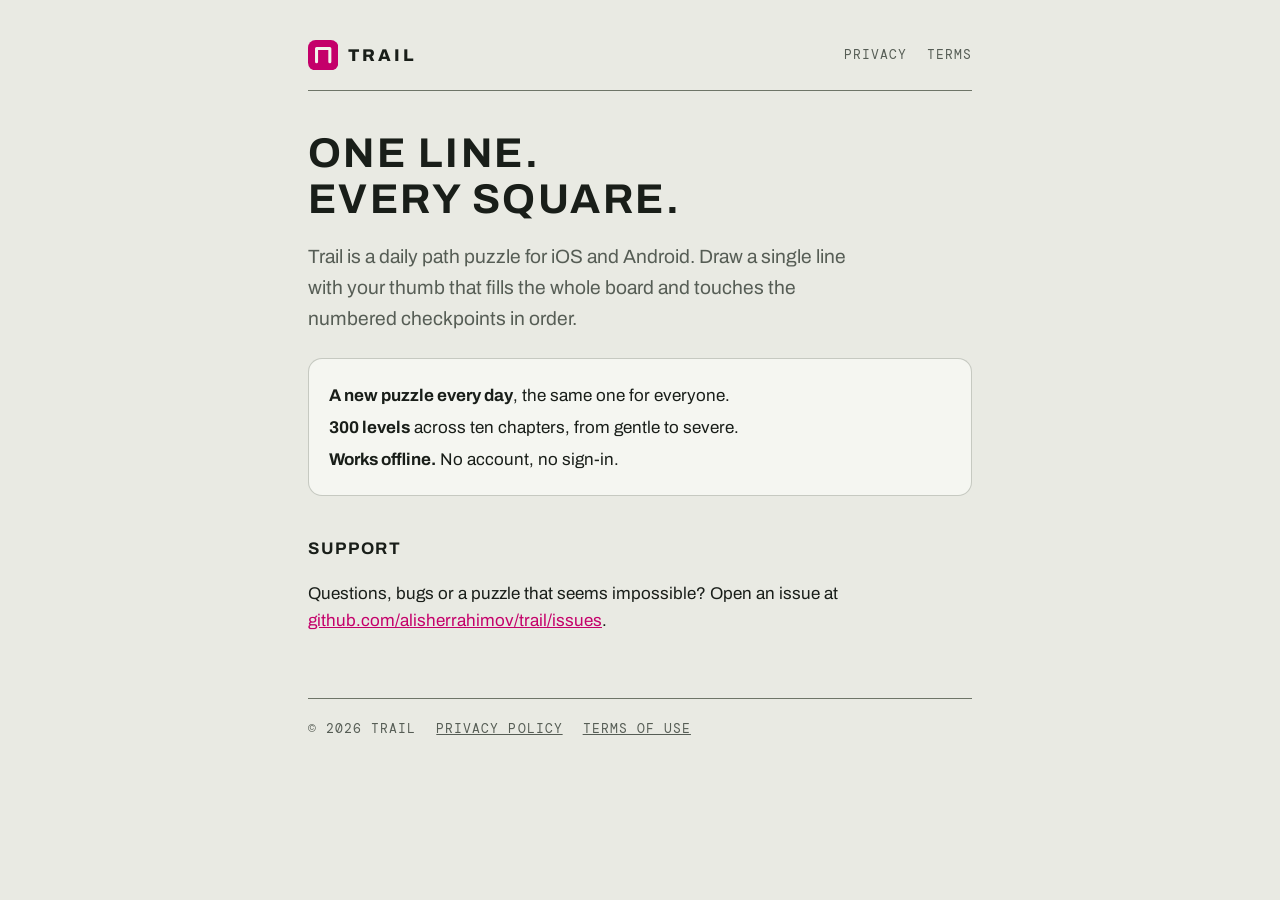
==== index.html @ 0a6c613b "Trail website: privacy policy and terms of use Co-Authored-By: Claude Opus 5.5 <noreply@anthropic.co" ====
<!doctype html>
<html lang="en">
<head>
  <meta charset="utf-8">
  <meta name="viewport" content="width=device-width, initial-scale=1">
  <title>Trail — a daily path puzzle</title>
  <meta name="description" content="One line, drawn with your thumb, that fills every square and touches the checkpoints in order.">
  <link rel="preconnect" href="https://fonts.googleapis.com">
  <link rel="preconnect" href="https://fonts.gstatic.com" crossorigin>
  <link href="https://fonts.googleapis.com/css2?family=Archivo:wght@400;700;800&family=DM+Mono&display=swap" rel="stylesheet">
  <link rel="stylesheet" href="style.css">
</head>
<body>
  <div class="wrap">
    <header>
      <a class="mark" href="./">
        <svg viewBox="0 0 32 32" aria-hidden="true"><rect width="32" height="32" rx="8" fill="currentColor" style="color:var(--accent)"/><path d="M9 23 L9 9 L23 9 L23 23" fill="none" stroke="#F2F3EC" stroke-width="3.2" stroke-linecap="round" stroke-linejoin="round"/></svg>
        Trail
      </a>
      <nav>
        <a href="privacy.html">Privacy</a>
        <a href="terms.html">Terms</a>
      </nav>
    </header>

    <h1>One line.<br>Every square.</h1>
    <p class="lede">Trail is a daily path puzzle for iOS and Android. Draw a single line with
      your thumb that fills the whole board and touches the numbered checkpoints in order.</p>

    <div class="card">
      <p><strong>A new puzzle every day</strong>, the same one for everyone.</p>
      <p><strong>300 levels</strong> across ten chapters, from gentle to severe.</p>
      <p><strong>Works offline.</strong> No account, no sign-in.</p>
    </div>

    <h2>Support</h2>
    <p>Questions, bugs or a puzzle that seems impossible? Open an issue at
      <a href="https://github.com/alisherrahimov/trail/issues">github.com/alisherrahimov/trail/issues</a>.</p>

    <footer class="mono">
      <span>© 2026 Trail</span>
      <a href="privacy.html">Privacy Policy</a>
      <a href="terms.html">Terms of Use</a>
    </footer>
  </div>
</body>
</html>
---- style.css ----
/* Trail — public pages. Tokens mirror src/theme/tokens.ts (README §8). */
:root {
  --ground: #E9EAE3;
  --surface: #F5F6F1;
  --ink: #191E19;
  --ink-muted: #565D55;
  --accent: #C4006A;
  --fence: #6E7568;
  color-scheme: light;
}
@media (prefers-color-scheme: dark) {
  :root {
    --ground: #12160F;
    --surface: #1B2019;
    --ink: #E7EBE1;
    --ink-muted: #A3AB9D;
    --accent: #FF4D9E;
    --fence: #8A9280;
    color-scheme: dark;
  }
}

* { box-sizing: border-box; }

body {
  margin: 0;
  background: var(--ground);
  color: var(--ink);
  font: 17px/1.6 "Archivo", system-ui, -apple-system, "Segoe UI", sans-serif;
  -webkit-text-size-adjust: 100%;
}

.wrap {
  max-width: 44rem;
  margin: 0 auto;
  padding: 2.5rem 1.25rem 4rem;
}

header {
  display: flex;
  align-items: center;
  justify-content: space-between;
  gap: 1rem;
  flex-wrap: wrap;
  padding-bottom: 1.25rem;
  border-bottom: 1px solid var(--fence);
  margin-bottom: 2.5rem;
}

.mark {
  display: flex;
  align-items: center;
  gap: 0.6rem;
  color: var(--ink);
  text-decoration: none;
  font-weight: 800;
  letter-spacing: 0.18em;
  text-transform: uppercase;
}
.mark svg { width: 1.9rem; height: 1.9rem; flex: none; }

nav { display: flex; gap: 1.25rem; }
nav a, .mono {
  font-family: "DM Mono", ui-monospace, "SF Mono", Menlo, monospace;
  font-size: 0.8rem;
  letter-spacing: 0.08em;
  text-transform: uppercase;
}
nav a { color: var(--ink-muted); text-decoration: none; }
nav a:hover, nav a[aria-current] { color: var(--accent); }

h1 {
  font-size: clamp(1.9rem, 6vw, 2.6rem);
  line-height: 1.1;
  letter-spacing: 0.06em;
  text-transform: uppercase;
  margin: 0 0 0.5rem;
}
h2 {
  font-size: 1.05rem;
  letter-spacing: 0.1em;
  text-transform: uppercase;
  margin: 2.5rem 0 0.5rem;
}
.updated { color: var(--ink-muted); margin: 0 0 2rem; }

p, li { color: var(--ink); }
ul { padding-left: 1.2rem; }
li { margin: 0.35rem 0; }
a { color: var(--accent); }
strong { font-weight: 700; }

.lede { font-size: 1.2rem; color: var(--ink-muted); max-width: 34rem; }

.card {
  background: var(--surface);
  border: 1px solid color-mix(in srgb, var(--fence) 35%, transparent);
  border-radius: 14px;
  padding: 1.1rem 1.25rem;
  margin: 1.5rem 0;
}
.card p { margin: 0.3rem 0; }

footer {
  margin-top: 4rem;
  padding-top: 1.25rem;
  border-top: 1px solid var(--fence);
  color: var(--ink-muted);
  display: flex;
  gap: 1.25rem;
  flex-wrap: wrap;
}
footer a { color: var(--ink-muted); }
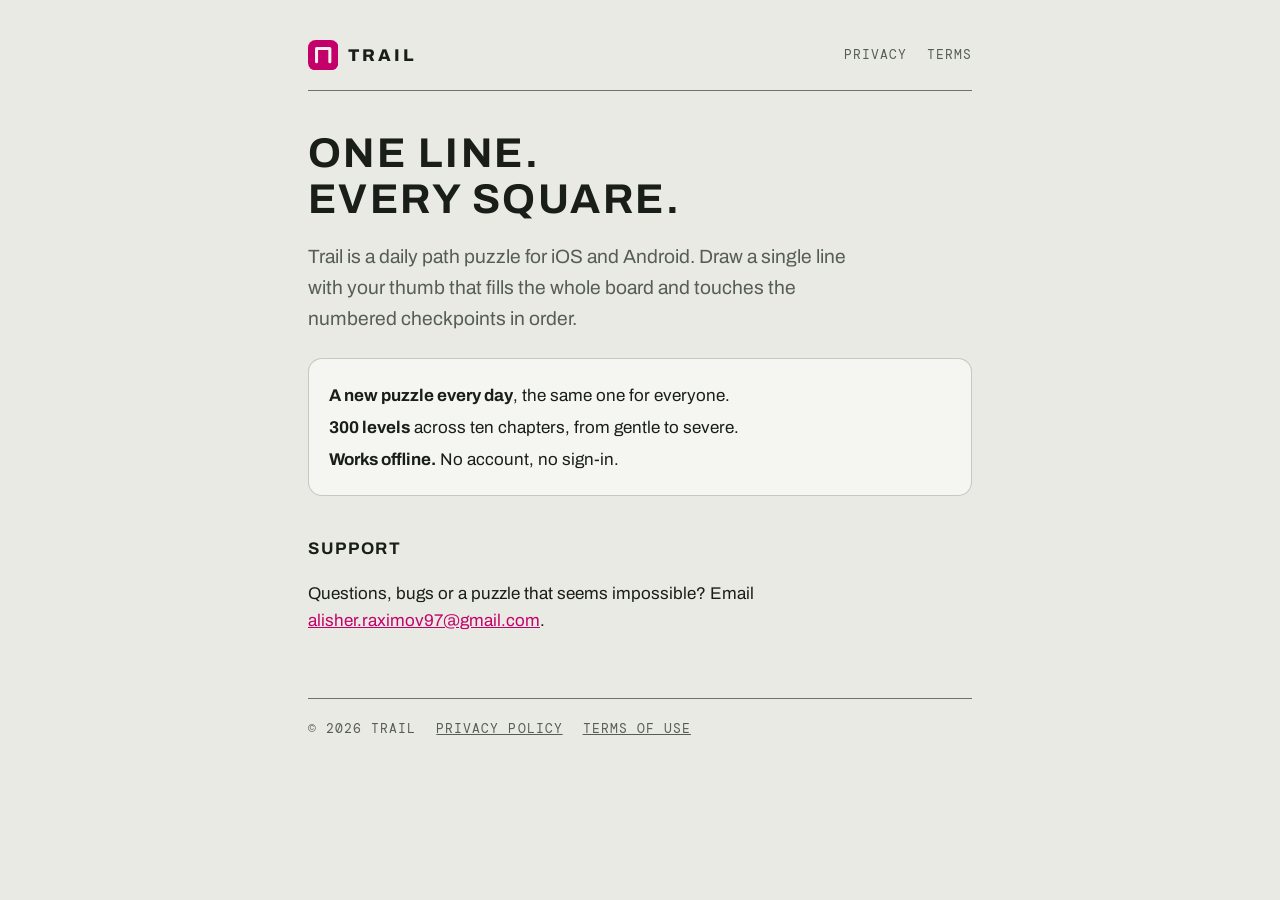
==== commit 30411276: "Contact by email instead of GitHub issues Co-Authored-By: Claude Opus 5.5 <noreply@anthropic.com>" ====
--- a/index.html
+++ b/index.html
@@ -34,8 +34,8 @@
     </div>
 
     <h2>Support</h2>
-    <p>Questions, bugs or a puzzle that seems impossible? Open an issue at
-      <a href="https://github.com/alisherrahimov/trail/issues">github.com/alisherrahimov/trail/issues</a>.</p>
+    <p>Questions, bugs or a puzzle that seems impossible? Email
+      <a href="mailto:alisher.raximov97@gmail.com">alisher.raximov97@gmail.com</a>.</p>
 
     <footer class="mono">
       <span>© 2026 Trail</span>
